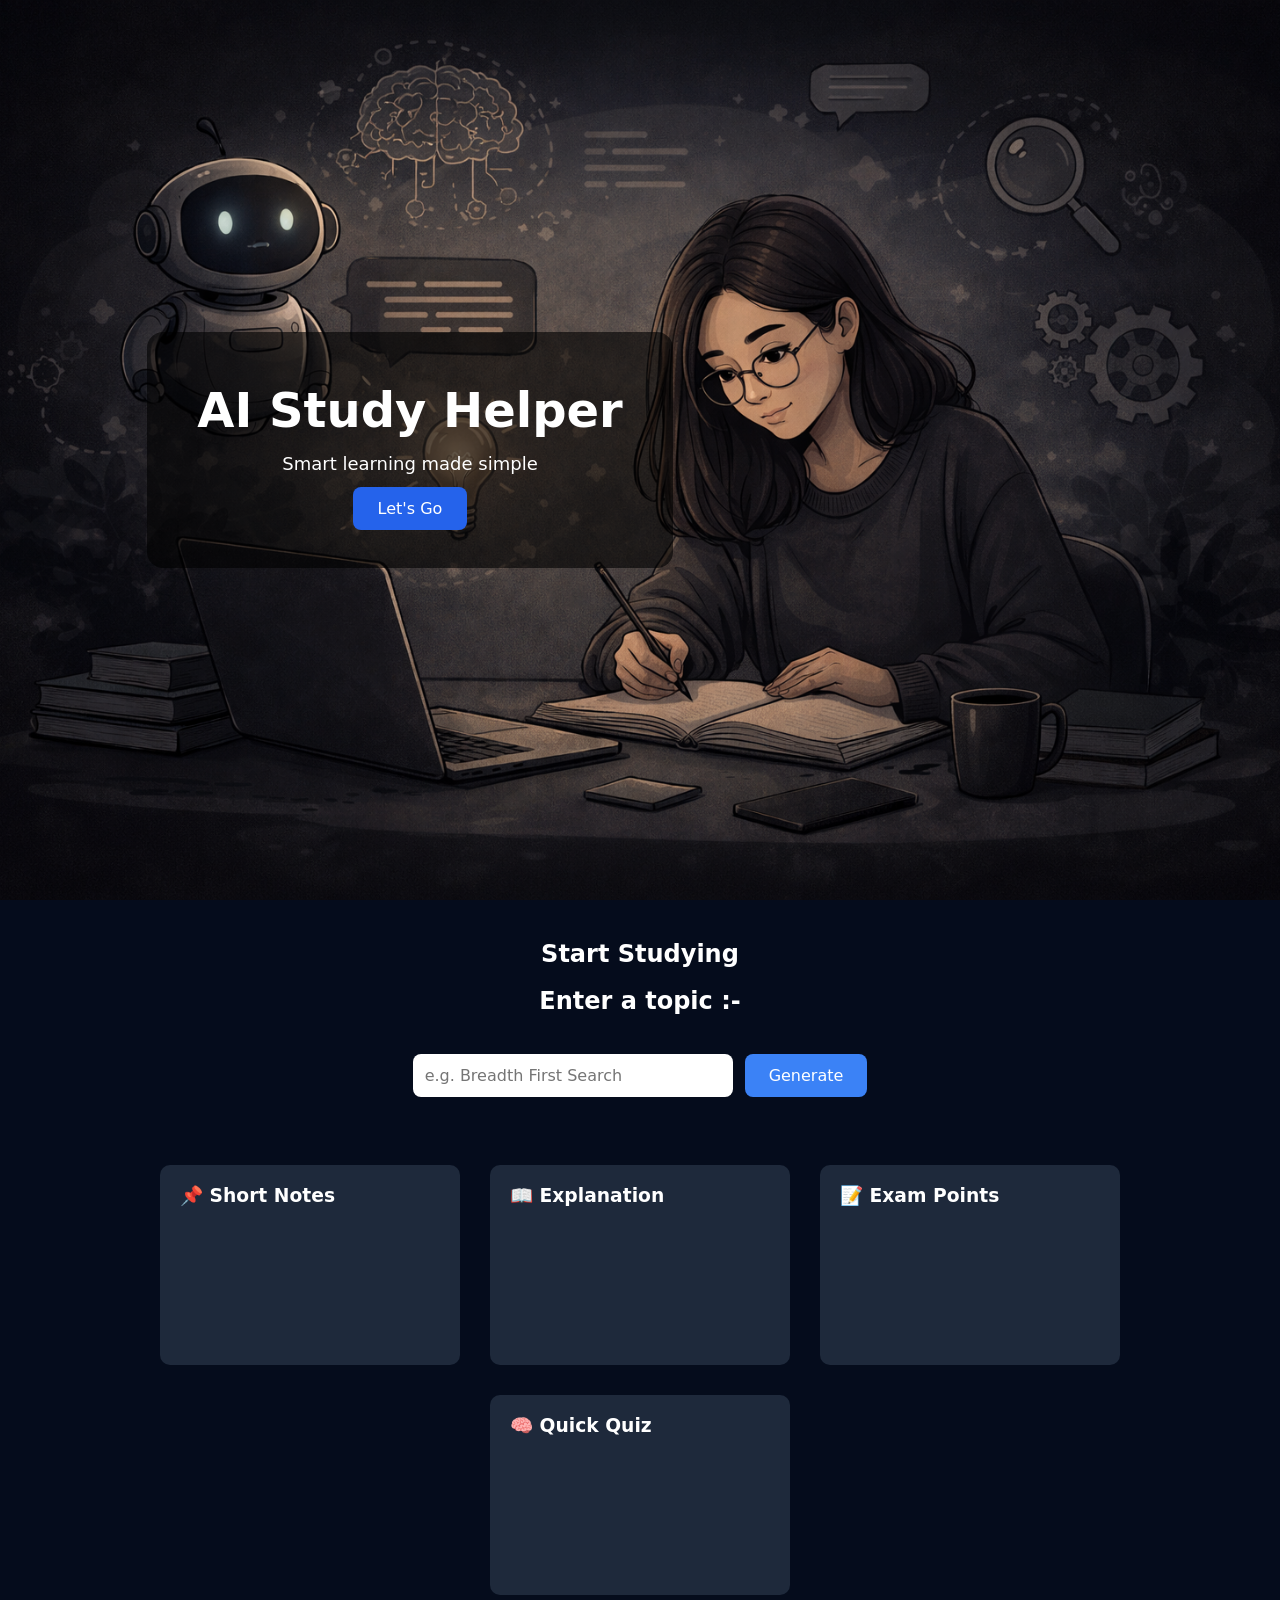
==== frontend/index.html @ e6f3e042 "Initial commit" ====
<!DOCTYPE html>
<html lang="en">
<head>
  <meta charset="UTF-8">
  <title>AI Study Helper</title>
  <link rel="stylesheet" href="style.css">
</head>
<script src="script.js"></script>
<body>

<!-- 🔹 SECTION 1: LANDING -->
<section class="landing">
  <div class="overlay">
    <h1>AI Study Helper</h1>
    <p>Smart learning made simple</p>
    <a href="#study" class="start-btn">Let's Go</a>
  </div>
</section>

<!-- 🔹 SECTION 2: STUDY -->
<section class="study" id="study">
  <h1>Start Studying</h1>
  <br>
  <h2>Enter a topic :- </h2>
  <br>
  <div class="input-group">
    <input type="text" id="topicInput" placeholder="e.g. Breadth First Search">
    <button class="generate-btn" onclick="generateContent()">Generate</button>
  </div>
  <br><br>
 

  <div class="container">
    <div class="box" id="notes">
      <h3>📌 Short Notes</h3>
    </div>

    <div class="box" id="explanation">
      <h3>📖 Explanation</h3>
    </div>

    <div class="box" id="exam">
      <h3>📝 Exam Points</h3>
    </div>
    <div class="box" id="quiz">
      <h3>🧠 Quick Quiz</h3>
    </div>
  </div>
</section>

</body>
</html>
---- frontend/style.css ----
* {
  margin: 0;
  padding: 0;
  box-sizing: border-box;
  font-family:system-ui, -apple-system, BlinkMacSystemFont, 'Segoe UI', Roboto, Oxygen, Ubuntu, Cantarell, 'Open Sans', 'Helvetica Neue', sans-serif;
}

html {
  scroll-behavior: smooth;
}

/* ---------- LANDING SECTION ---------- */
.landing {
  height: 100vh;
  background: url("web2.png") center/cover no-repeat;
  display: flex;
  justify-content: center;
  align-items: center;
}

.overlay {
  background: rgba(0, 0, 0, 0.6);
  padding: 50px;
  border-radius: 16px;
  text-align: center;
  color: white;
  margin-left: -460px;
}

.overlay h1 {
  font-size: 48px;
}

.overlay p {
  margin: 15px 0 25px;
  font-size: 18px;
}

.start-btn {
  padding: 12px 25px;
  background: #2563eb;
  color: white;
  text-decoration: none;
  border-radius: 8px;
}

/* ---------- STUDY SECTION ---------- */
.study {
  min-height: 100vh;
  background: #050c1c;
  color: white;
  text-align: center;
  padding: 40px 20px;
}

input {
  padding: 10px;
  width: 300px;
  border-radius: 6px;
  border: none;
}

button {
  padding: 10px 20px;
  background: #305dbe;
  border: none;
  color: white;
  border-radius: 6px;
  cursor: pointer;
}

.container {
  margin-top: 30px;
  display: flex;
  justify-content: center;
  gap: 30px;
  flex-wrap: wrap;
}

.box {
  background: #1e293b;
  padding: 20px;
  width: 300px;
  height: 200px;
  border-radius: 10px;
  text-align: left;
}
.loading {
  color: #6aa9ff;
  font-style: italic;
}


.input-group {
  display: flex;
  gap: 12px;
  justify-content: center;
  align-items: center;
  margin-top: 20px;
}

.input-group input {
  width: 320px;
  padding: 12px;
  border-radius: 8px;
  border: none;
  font-size: 16px;
}

.generate-btn {
  padding: 12px 24px;
  border-radius: 8px;
  border: none;
  background-color: #3b82f6;
  color: white;
  font-size: 16px;
  cursor: pointer;
}

.generate-btn:hover {
  background-color: #2563eb;
}
.box {
  transition: transform 0.3s ease, box-shadow 0.3s ease;
}

.box:hover {
  transform: translateY(-5px);
  box-shadow: 0 10px 25px rgba(0,0,0,0.3);
}
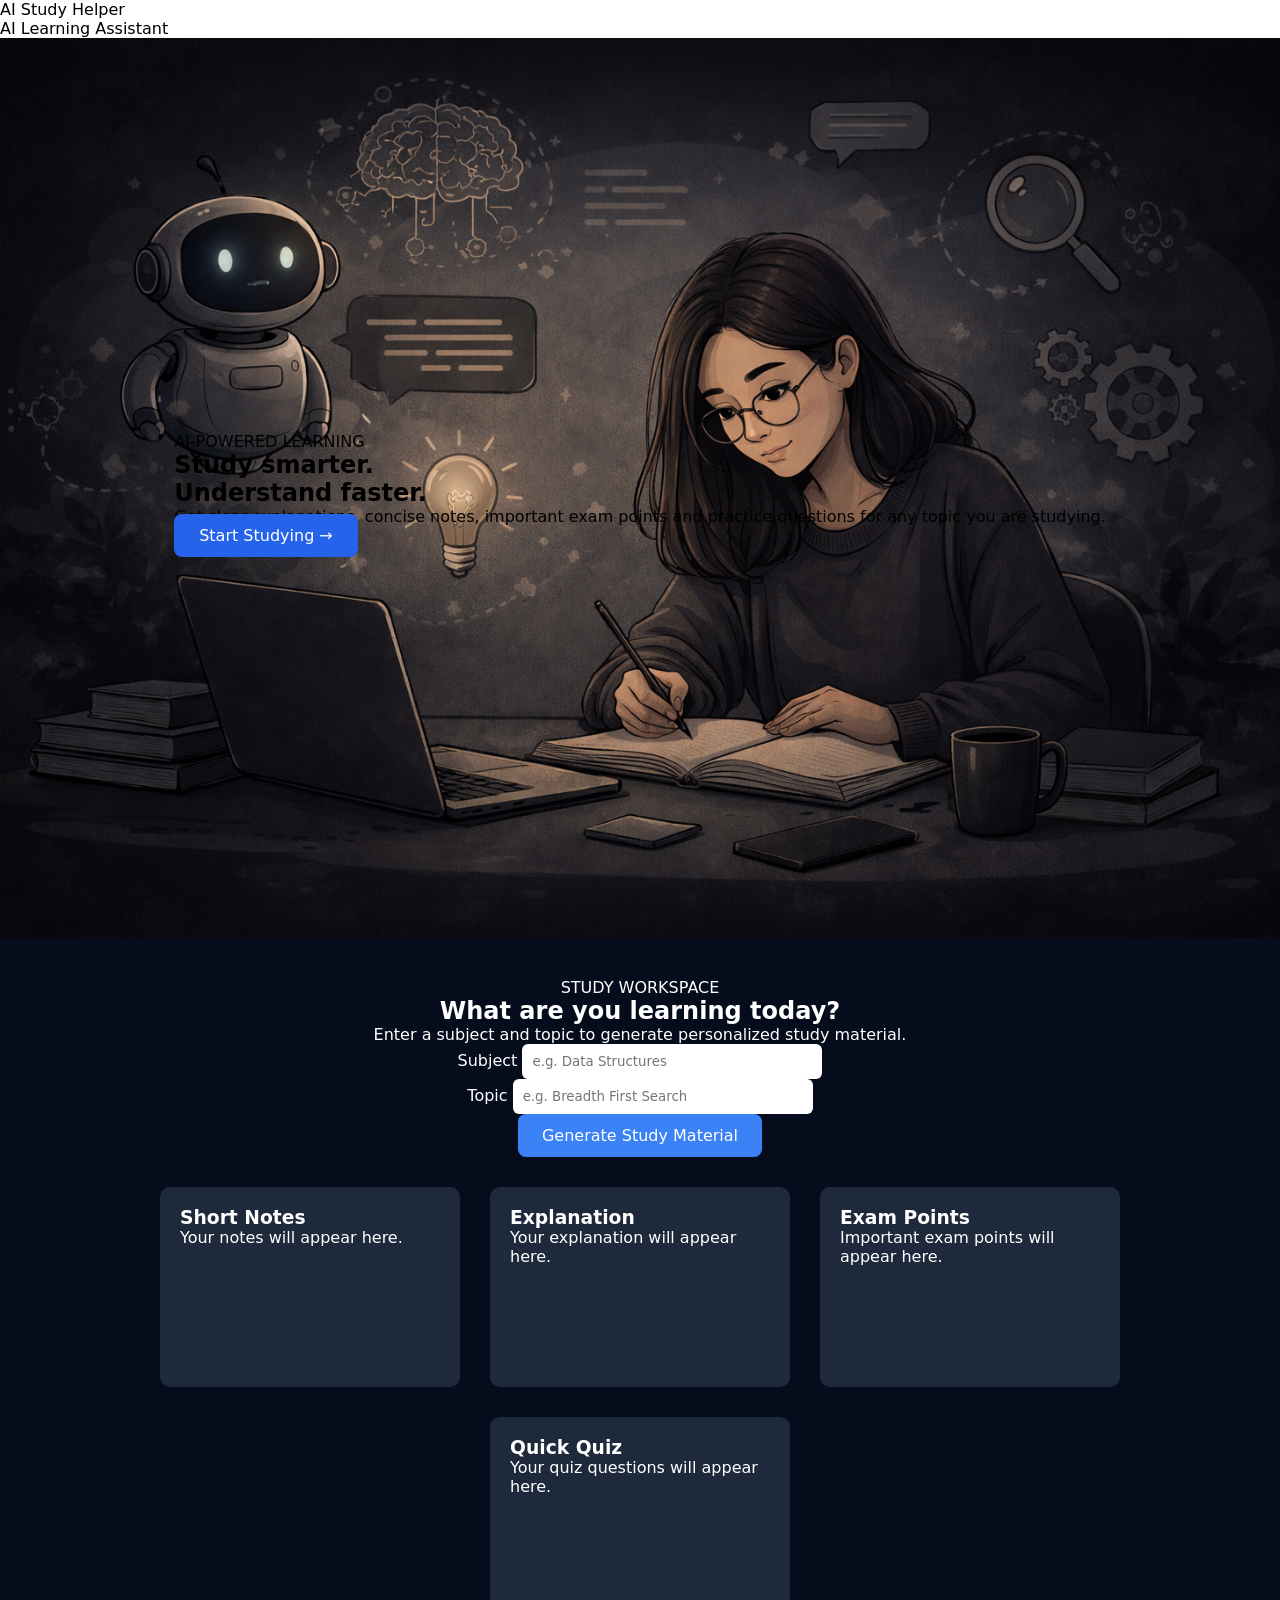
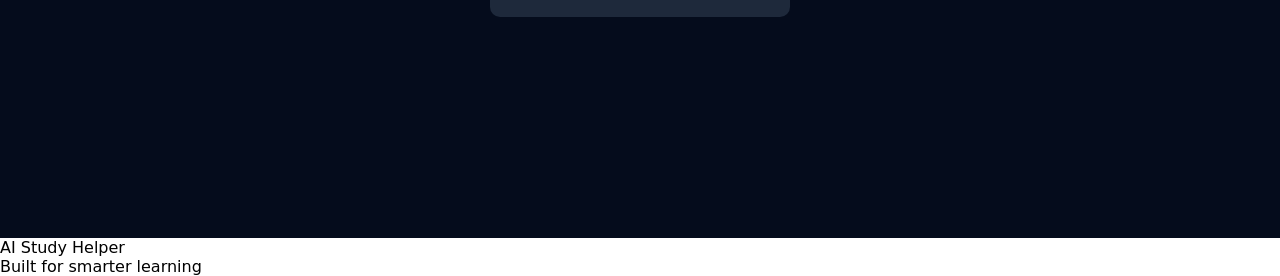
==== commit 8905ffb2: "Refactor HTML structure" ====
--- a/frontend/index.html
+++ b/frontend/index.html
@@ -1,52 +1,312 @@
 <!DOCTYPE html>
 <html lang="en">
+
 <head>
-  <meta charset="UTF-8">
-  <title>AI Study Helper</title>
-  <link rel="stylesheet" href="style.css">
+
+    <meta charset="UTF-8">
+
+    <meta
+        name="viewport"
+        content="width=device-width, initial-scale=1.0"
+    >
+
+    <title>AI Study Helper</title>
+
+    <link
+        rel="stylesheet"
+        href="style.css"
+    >
+
 </head>
-<script src="script.js"></script>
+
+
 <body>
 
-<!-- 🔹 SECTION 1: LANDING -->
-<section class="landing">
-  <div class="overlay">
-    <h1>AI Study Helper</h1>
-    <p>Smart learning made simple</p>
-    <a href="#study" class="start-btn">Let's Go</a>
-  </div>
-</section>
-
-<!-- 🔹 SECTION 2: STUDY -->
-<section class="study" id="study">
-  <h1>Start Studying</h1>
-  <br>
-  <h2>Enter a topic :- </h2>
-  <br>
-  <div class="input-group">
-    <input type="text" id="topicInput" placeholder="e.g. Breadth First Search">
-    <button class="generate-btn" onclick="generateContent()">Generate</button>
-  </div>
-  <br><br>
- 
-
-  <div class="container">
-    <div class="box" id="notes">
-      <h3>📌 Short Notes</h3>
-    </div>
-
-    <div class="box" id="explanation">
-      <h3>📖 Explanation</h3>
-    </div>
-
-    <div class="box" id="exam">
-      <h3>📝 Exam Points</h3>
-    </div>
-    <div class="box" id="quiz">
-      <h3>🧠 Quick Quiz</h3>
-    </div>
-  </div>
-</section>
+
+    <!-- =====================================================
+         HEADER
+    ====================================================== -->
+
+    <header class="topbar">
+
+        <div class="logo">
+            AI Study Helper
+        </div>
+
+        <div class="status">
+            AI Learning Assistant
+        </div>
+
+    </header>
+
+
+
+    <!-- =====================================================
+         SECTION 1: INTRO
+    ====================================================== -->
+
+    <section class="landing">
+
+        <div class="landing-content">
+
+            <p class="eyebrow">
+                AI-POWERED LEARNING
+            </p>
+
+            <h1>
+                Study smarter.
+                <br>
+                Understand faster.
+            </h1>
+
+            <p class="landing-description">
+
+                Get clear explanations, concise notes,
+                important exam points and practice questions
+                for any topic you are studying.
+
+            </p>
+
+            <a
+                href="#study"
+                class="start-btn"
+            >
+                Start Studying →
+            </a>
+
+        </div>
+
+    </section>
+
+
+
+    <!-- =====================================================
+         SECTION 2: STUDY
+    ====================================================== -->
+
+    <section
+        class="study"
+        id="study"
+    >
+
+        <div class="study-header">
+
+            <p class="section-label">
+                STUDY WORKSPACE
+            </p>
+
+            <h2>
+                What are you learning today?
+            </h2>
+
+            <p>
+                Enter a subject and topic to generate
+                personalized study material.
+            </p>
+
+        </div>
+
+
+
+        <!-- =================================================
+             INPUT AREA
+        ================================================== -->
+
+        <div class="input-card">
+
+
+            <!-- SUBJECT -->
+
+            <div class="field">
+
+                <label for="subjectInput">
+                    Subject
+                </label>
+
+                <input
+                    type="text"
+                    id="subjectInput"
+                    placeholder="e.g. Data Structures"
+                >
+
+            </div>
+
+
+
+            <!-- TOPIC -->
+
+            <div class="field">
+
+                <label for="topicInput">
+                    Topic
+                </label>
+
+                <input
+                    type="text"
+                    id="topicInput"
+                    placeholder="e.g. Breadth First Search"
+                >
+
+            </div>
+
+
+            <button
+                class="generate-btn"
+                id="generateBtn"
+                onclick="generateContent()"
+            >
+                Generate Study Material
+            </button>
+
+        </div>
+
+
+
+        <!-- =================================================
+             LOADING MESSAGE
+        ================================================== -->
+
+        <div
+            id="loading"
+            class="loading"
+            style="display: none;"
+        >
+
+            Generating your study material...
+
+        </div>
+
+
+
+        <!-- =================================================
+             ERROR MESSAGE
+        ================================================== -->
+
+        <div
+            id="error"
+            class="error"
+            style="display: none;"
+        >
+
+        </div>
+
+
+
+        <!-- =================================================
+             GENERATED CONTENT
+        ================================================== -->
+
+        <div class="container">
+
+
+            <!-- SHORT NOTES -->
+
+            <div
+                class="box"
+                id="notes"
+            >
+
+                <h3>
+                    Short Notes
+                </h3>
+
+                <div class="content">
+                    Your notes will appear here.
+                </div>
+
+            </div>
+
+
+
+            <!-- EXPLANATION -->
+
+            <div
+                class="box"
+                id="explanation"
+            >
+
+                <h3>
+                    Explanation
+                </h3>
+
+                <div class="content">
+                    Your explanation will appear here.
+                </div>
+
+            </div>
+
+
+
+            <!-- EXAM POINTS -->
+
+            <div
+                class="box"
+                id="exam"
+            >
+
+                <h3>
+                    Exam Points
+                </h3>
+
+                <div class="content">
+                    Important exam points will appear here.
+                </div>
+
+            </div>
+
+
+
+            <!-- QUIZ -->
+
+            <div
+                class="box"
+                id="quiz"
+            >
+
+                <h3>
+                    Quick Quiz
+                </h3>
+
+                <div class="content">
+                    Your quiz questions will appear here.
+                </div>
+
+            </div>
+
+
+        </div>
+
+    </section>
+
+
+
+    <!-- =====================================================
+         FOOTER
+    ====================================================== -->
+
+    <footer>
+
+        <p>
+            AI Study Helper
+        </p>
+
+        <p>
+            Built for smarter learning
+        </p>
+
+    </footer>
+
+
+
+    <!-- =====================================================
+         JAVASCRIPT
+         
+         IMPORTANT:
+         Keep this at the bottom so the HTML loads first.
+    ====================================================== -->
+
+    <script src="script.js"></script>
 
 </body>
+
 </html>
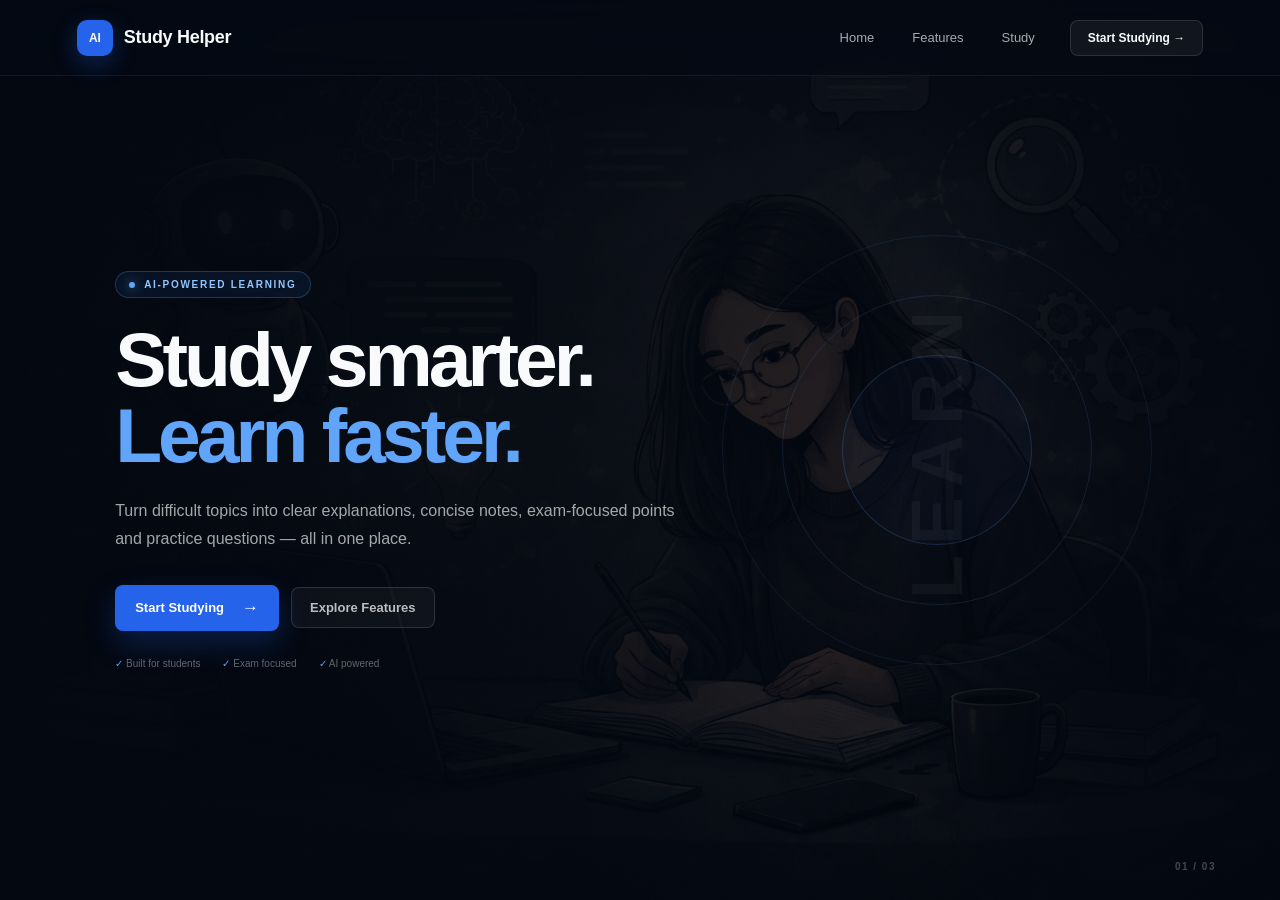
==== commit d5c04d51: "Deploy AI Study Helper backend and connect frontend" ====
--- a/frontend/index.html
+++ b/frontend/index.html
@@ -2,311 +2,542 @@
 <html lang="en">
 
 <head>
-
     <meta charset="UTF-8">
-
-    <meta
-        name="viewport"
-        content="width=device-width, initial-scale=1.0"
-    >
+    <meta name="viewport" content="width=device-width, initial-scale=1.0">
 
     <title>AI Study Helper</title>
 
-    <link
-        rel="stylesheet"
-        href="style.css"
-    >
-
+    <link rel="stylesheet" href="style.css">
 </head>
 
-
 <body>
 
-
-    <!-- =====================================================
-         HEADER
-    ====================================================== -->
-
-    <header class="topbar">
-
-        <div class="logo">
-            AI Study Helper
-        </div>
-
-        <div class="status">
-            AI Learning Assistant
-        </div>
+    <!-- ==========================================
+         NAVIGATION
+    =========================================== -->
+
+    <header class="navbar">
+
+        <a href="#home" class="brand">
+            <span class="brand-mark">AI</span>
+            <span>Study Helper</span>
+        </a>
+
+        <nav class="nav-links">
+
+            <a href="#home">Home</a>
+
+            <a href="#features">Features</a>
+
+            <a href="#study">Study</a>
+
+        </nav>
+
+        <a href="#study" class="nav-button">
+            Start Studying →
+        </a>
 
     </header>
 
 
-
-    <!-- =====================================================
-         SECTION 1: INTRO
-    ====================================================== -->
-
-    <section class="landing">
-
-        <div class="landing-content">
-
-            <p class="eyebrow">
-                AI-POWERED LEARNING
-            </p>
-
-            <h1>
-                Study smarter.
-                <br>
-                Understand faster.
-            </h1>
-
-            <p class="landing-description">
-
-                Get clear explanations, concise notes,
-                important exam points and practice questions
-                for any topic you are studying.
-
-            </p>
-
-            <a
-                href="#study"
-                class="start-btn"
-            >
-                Start Studying →
-            </a>
-
-        </div>
-
-    </section>
-
-
-
-    <!-- =====================================================
-         SECTION 2: STUDY
-    ====================================================== -->
-
-    <section
-        class="study"
-        id="study"
-    >
-
-        <div class="study-header">
-
-            <p class="section-label">
-                STUDY WORKSPACE
-            </p>
-
-            <h2>
-                What are you learning today?
-            </h2>
-
-            <p>
-                Enter a subject and topic to generate
-                personalized study material.
-            </p>
-
-        </div>
-
-
-
-        <!-- =================================================
-             INPUT AREA
-        ================================================== -->
-
-        <div class="input-card">
-
-
-            <!-- SUBJECT -->
-
-            <div class="field">
-
-                <label for="subjectInput">
-                    Subject
-                </label>
-
-                <input
-                    type="text"
-                    id="subjectInput"
-                    placeholder="e.g. Data Structures"
+    <!-- ==========================================
+         HORIZONTAL WEBSITE
+    =========================================== -->
+
+    <main class="horizontal-container">
+
+
+        <!-- ======================================
+             01 — HOME
+        ======================================= -->
+
+        <section class="screen hero" id="home">
+
+            <div class="hero-background"></div>
+
+            <div class="hero-content">
+
+                <div class="hero-badge">
+                    <span class="badge-dot"></span>
+                    AI-POWERED LEARNING
+                </div>
+
+                <h1>
+                    Study smarter.
+                    <span>Learn faster.</span>
+                </h1>
+
+                <p>
+                    Turn difficult topics into clear explanations,
+                    concise notes, exam-focused points and practice
+                    questions — all in one place.
+                </p>
+
+                <div class="hero-buttons">
+
+                    <a href="#study" class="primary-button">
+                        Start Studying
+                        <span>→</span>
+                    </a>
+
+                    <a href="#features" class="secondary-button">
+                        Explore Features
+                    </a>
+
+                </div>
+
+                <div class="hero-info">
+
+                    <span>✓ Built for students</span>
+
+                    <span>✓ Exam focused</span>
+
+                    <span>✓ AI powered</span>
+
+                </div>
+
+            </div>
+
+
+            <!-- Decorative element -->
+
+            <div class="hero-decoration">
+
+                <div class="circle circle-one"></div>
+
+                <div class="circle circle-two"></div>
+
+                <div class="circle circle-three"></div>
+
+                <div class="decoration-text">
+                    LEARN
+                </div>
+
+            </div>
+
+
+            <div class="screen-number">
+                01 / 03
+            </div>
+
+        </section>
+
+
+        <!-- ======================================
+             02 — FEATURES
+        ======================================= -->
+
+        <section class="screen features" id="features">
+
+            <div class="section-container">
+
+                <div class="section-heading">
+
+                    <span class="section-label">
+                        WHAT YOU GET
+                    </span>
+
+                    <h2>
+                        Everything you need
+                        <span>to study better.</span>
+                    </h2>
+
+                    <p>
+                        One intelligent workspace designed to help
+                        you understand concepts, prepare for exams
+                        and test your knowledge.
+                    </p>
+
+                </div>
+
+
+                <div class="feature-grid">
+
+
+                    <!-- FEATURE 1 -->
+
+                    <article class="feature-card">
+
+                        <span class="feature-number">
+                            01
+                        </span>
+
+                        <div class="feature-icon">
+                            N
+                        </div>
+
+                        <h3>
+                            Short Notes
+                        </h3>
+
+                        <p>
+                            Get concise, revision-friendly notes
+                            containing the most important concepts.
+                        </p>
+
+                    </article>
+
+
+                    <!-- FEATURE 2 -->
+
+                    <article class="feature-card">
+
+                        <span class="feature-number">
+                            02
+                        </span>
+
+                        <div class="feature-icon">
+                            E
+                        </div>
+
+                        <h3>
+                            Clear Explanations
+                        </h3>
+
+                        <p>
+                            Understand difficult topics through
+                            simple and structured explanations.
+                        </p>
+
+                    </article>
+
+
+                    <!-- FEATURE 3 -->
+
+                    <article class="feature-card">
+
+                        <span class="feature-number">
+                            03
+                        </span>
+
+                        <div class="feature-icon">
+                            P
+                        </div>
+
+                        <h3>
+                            Exam Points
+                        </h3>
+
+                        <p>
+                            Quickly identify important concepts
+                            and points that matter for examinations.
+                        </p>
+
+                    </article>
+
+
+                    <!-- FEATURE 4 -->
+
+                    <article class="feature-card">
+
+                        <span class="feature-number">
+                            04
+                        </span>
+
+                        <div class="feature-icon">
+                            Q
+                        </div>
+
+                        <h3>
+                            Quick Quiz
+                        </h3>
+
+                        <p>
+                            Practice with AI-generated questions
+                            and check your understanding instantly.
+                        </p>
+
+                    </article>
+
+                </div>
+
+
+                <div class="next-section">
+
+                    <span>
+                        Continue →
+                    </span>
+
+                    <a href="#study">
+                        Start your study session
+                    </a>
+
+                </div>
+
+            </div>
+
+
+            <div class="screen-number">
+                02 / 03
+            </div>
+
+        </section>
+
+
+        <!-- ======================================
+             03 — STUDY
+        ======================================= -->
+
+        <section class="screen study-section" id="study">
+
+            <div class="section-container study-container">
+
+                <div class="study-heading">
+
+                    <span class="section-label">
+                        STUDY WORKSPACE
+                    </span>
+
+                    <h2>
+                        What are you
+                        <span>learning today?</span>
+                    </h2>
+
+                    <p>
+                        Enter your subject and topic to generate
+                        AI-powered study material.
+                    </p>
+
+                </div>
+
+
+                <!-- INPUT AREA -->
+
+                <div class="input-card">
+
+                    <div class="input-field">
+
+                        <label for="subjectInput">
+                            Subject
+                        </label>
+
+                        <input
+                            type="text"
+                            id="subjectInput"
+                            placeholder="e.g. Data Structures"
+                            autocomplete="off"
+                        >
+
+                    </div>
+
+
+                    <div class="input-field">
+
+                        <label for="topicInput">
+                            Topic
+                        </label>
+
+                        <input
+                            type="text"
+                            id="topicInput"
+                            placeholder="e.g. Binary Trees"
+                            autocomplete="off"
+                        >
+
+                    </div>
+
+
+                    <button
+                        class="generate-btn"
+                        id="generateBtn"
+                        onclick="generateContent()"
+                    >
+
+                        <span>
+                            Generate Study Material
+                        </span>
+
+                        <span>
+                            →
+                        </span>
+
+                    </button>
+
+                </div>
+
+
+                <!-- LOADING -->
+
+                <div
+                    id="loading"
+                    class="loading-message"
+                    style="display: none;"
                 >
-
-            </div>
-
-
-
-            <!-- TOPIC -->
-
-            <div class="field">
-
-                <label for="topicInput">
-                    Topic
-                </label>
-
-                <input
-                    type="text"
-                    id="topicInput"
-                    placeholder="e.g. Breadth First Search"
-                >
-
-            </div>
-
-
-            <button
-                class="generate-btn"
-                id="generateBtn"
-                onclick="generateContent()"
-            >
-                Generate Study Material
-            </button>
-
-        </div>
-
-
-
-        <!-- =================================================
-             LOADING MESSAGE
-        ================================================== -->
-
-        <div
-            id="loading"
-            class="loading"
-            style="display: none;"
-        >
-
-            Generating your study material...
-
-        </div>
-
-
-
-        <!-- =================================================
-             ERROR MESSAGE
-        ================================================== -->
-
-        <div
-            id="error"
-            class="error"
-            style="display: none;"
-        >
-
-        </div>
-
-
-
-        <!-- =================================================
-             GENERATED CONTENT
-        ================================================== -->
-
-        <div class="container">
-
-
-            <!-- SHORT NOTES -->
-
-            <div
-                class="box"
-                id="notes"
-            >
-
-                <h3>
-                    Short Notes
-                </h3>
-
-                <div class="content">
-                    Your notes will appear here.
-                </div>
-
-            </div>
-
-
-
-            <!-- EXPLANATION -->
-
-            <div
-                class="box"
-                id="explanation"
-            >
-
-                <h3>
-                    Explanation
-                </h3>
-
-                <div class="content">
-                    Your explanation will appear here.
-                </div>
-
-            </div>
-
-
-
-            <!-- EXAM POINTS -->
-
-            <div
-                class="box"
-                id="exam"
-            >
-
-                <h3>
-                    Exam Points
-                </h3>
-
-                <div class="content">
-                    Important exam points will appear here.
-                </div>
-
-            </div>
-
-
-
-            <!-- QUIZ -->
-
-            <div
-                class="box"
-                id="quiz"
-            >
-
-                <h3>
-                    Quick Quiz
-                </h3>
-
-                <div class="content">
-                    Your quiz questions will appear here.
-                </div>
-
-            </div>
-
-
-        </div>
-
-    </section>
-
-
-
-    <!-- =====================================================
-         FOOTER
-    ====================================================== -->
-
-    <footer>
-
-        <p>
-            AI Study Helper
-        </p>
-
-        <p>
-            Built for smarter learning
-        </p>
-
-    </footer>
-
-
-
-    <!-- =====================================================
+                    <span class="loading-spinner"></span>
+
+                    Generating your study material...
+                </div>
+
+
+                <!-- ERROR -->
+
+                <div
+                    id="error"
+                    class="error-message"
+                    style="display: none;"
+                ></div>
+
+
+                <!-- GENERATED CONTENT -->
+
+                <div class="results-grid">
+
+
+                    <!-- NOTES -->
+
+                    <article
+                        class="result-card"
+                        id="notes"
+                    >
+
+                        <div class="result-header">
+
+                            <div class="result-icon">
+                                N
+                            </div>
+
+                            <div>
+
+                                <span>
+                                    01
+                                </span>
+
+                                <h3>
+                                    Short Notes
+                                </h3>
+
+                            </div>
+
+                        </div>
+
+                        <div class="content">
+                            Your notes will appear here.
+                        </div>
+
+                    </article>
+
+
+                    <!-- EXPLANATION -->
+
+                    <article
+                        class="result-card"
+                        id="explanation"
+                    >
+
+                        <div class="result-header">
+
+                            <div class="result-icon">
+                                E
+                            </div>
+
+                            <div>
+
+                                <span>
+                                    02
+                                </span>
+
+                                <h3>
+                                    Explanation
+                                </h3>
+
+                            </div>
+
+                        </div>
+
+                        <div class="content">
+                            Your explanation will appear here.
+                        </div>
+
+                    </article>
+
+
+                    <!-- EXAM -->
+
+                    <article
+                        class="result-card"
+                        id="exam"
+                    >
+
+                        <div class="result-header">
+
+                            <div class="result-icon">
+                                P
+                            </div>
+
+                            <div>
+
+                                <span>
+                                    03
+                                </span>
+
+                                <h3>
+                                    Exam Points
+                                </h3>
+
+                            </div>
+
+                        </div>
+
+                        <div class="content">
+                            Important exam points will appear here.
+                        </div>
+
+                    </article>
+
+
+                    <!-- QUIZ -->
+
+                    <article
+                        class="result-card"
+                        id="quiz"
+                    >
+
+                        <div class="result-header">
+
+                            <div class="result-icon">
+                                Q
+                            </div>
+
+                            <div>
+
+                                <span>
+                                    04
+                                </span>
+
+                                <h3>
+                                    Quick Quiz
+                                </h3>
+
+                            </div>
+
+                        </div>
+
+                        <div class="content">
+                            Your quiz questions will appear here.
+                        </div>
+
+                    </article>
+
+                </div>
+
+            </div>
+
+
+            <div class="screen-number">
+                03 / 03
+            </div>
+
+        </section>
+
+    </main>
+
+
+    <!-- ==========================================
          JAVASCRIPT
-         
-         IMPORTANT:
-         Keep this at the bottom so the HTML loads first.
-    ====================================================== -->
+    =========================================== -->
 
     <script src="script.js"></script>
 
 </body>
 
-</html>
+</html>
--- a/frontend/style.css
+++ b/frontend/style.css
@@ -1,130 +1,1538 @@
+/* =========================================================
+   AI STUDY HELPER
+   HORIZONTAL WEBSITE
+========================================================= */
+
+
+/* =========================================================
+   RESET
+========================================================= */
+
 * {
-  margin: 0;
-  padding: 0;
-  box-sizing: border-box;
-  font-family:system-ui, -apple-system, BlinkMacSystemFont, 'Segoe UI', Roboto, Oxygen, Ubuntu, Cantarell, 'Open Sans', 'Helvetica Neue', sans-serif;
+    margin: 0;
+    padding: 0;
+    box-sizing: border-box;
 }
 
 html {
-  scroll-behavior: smooth;
-}
-
-/* ---------- LANDING SECTION ---------- */
-.landing {
-  height: 100vh;
-  background: url("web2.png") center/cover no-repeat;
-  display: flex;
-  justify-content: center;
-  align-items: center;
-}
-
-.overlay {
-  background: rgba(0, 0, 0, 0.6);
-  padding: 50px;
-  border-radius: 16px;
-  text-align: center;
-  color: white;
-  margin-left: -460px;
-}
-
-.overlay h1 {
-  font-size: 48px;
-}
-
-.overlay p {
-  margin: 15px 0 25px;
-  font-size: 18px;
-}
-
-.start-btn {
-  padding: 12px 25px;
-  background: #2563eb;
-  color: white;
-  text-decoration: none;
-  border-radius: 8px;
-}
-
-/* ---------- STUDY SECTION ---------- */
-.study {
-  min-height: 100vh;
-  background: #050c1c;
-  color: white;
-  text-align: center;
-  padding: 40px 20px;
-}
-
+    scroll-behavior: smooth;
+}
+
+body {
+    font-family:
+        Inter,
+        -apple-system,
+        BlinkMacSystemFont,
+        "Segoe UI",
+        Roboto,
+        Arial,
+        sans-serif;
+
+    background: #050b14;
+    color: #f8fafc;
+
+    overflow-y: hidden;
+    overflow-x: auto;
+}
+
+a {
+    text-decoration: none;
+    color: inherit;
+}
+
+button,
 input {
-  padding: 10px;
-  width: 300px;
-  border-radius: 6px;
-  border: none;
-}
-
-button {
-  padding: 10px 20px;
-  background: #305dbe;
-  border: none;
-  color: white;
-  border-radius: 6px;
-  cursor: pointer;
-}
-
-.container {
-  margin-top: 30px;
-  display: flex;
-  justify-content: center;
-  gap: 30px;
-  flex-wrap: wrap;
-}
-
-.box {
-  background: #1e293b;
-  padding: 20px;
-  width: 300px;
-  height: 200px;
-  border-radius: 10px;
-  text-align: left;
-}
-.loading {
-  color: #6aa9ff;
-  font-style: italic;
-}
-
-
-.input-group {
-  display: flex;
-  gap: 12px;
-  justify-content: center;
-  align-items: center;
-  margin-top: 20px;
-}
-
-.input-group input {
-  width: 320px;
-  padding: 12px;
-  border-radius: 8px;
-  border: none;
-  font-size: 16px;
-}
+    font: inherit;
+}
+
+
+/* =========================================================
+   VARIABLES
+========================================================= */
+
+:root {
+
+    --blue: #3b82f6;
+    --blue-light: #60a5fa;
+
+    --background: #050b14;
+    --background-two: #07111f;
+
+    --card: rgba(255, 255, 255, 0.035);
+
+    --border: rgba(255, 255, 255, 0.09);
+
+    --text: #f8fafc;
+
+    --muted: #94a3b8;
+
+    --max-width: 1180px;
+}
+
+
+/* =========================================================
+   NAVIGATION
+========================================================= */
+
+.navbar {
+
+    position: fixed;
+
+    top: 0;
+    left: 0;
+
+    width: 100%;
+
+    height: 76px;
+
+    padding: 0 6%;
+
+    display: flex;
+
+    align-items: center;
+
+    justify-content: space-between;
+
+    z-index: 100;
+
+    border-bottom:
+        1px solid rgba(255, 255, 255, 0.06);
+
+    background:
+        rgba(5, 11, 20, 0.72);
+
+    backdrop-filter: blur(16px);
+}
+
+
+.brand {
+
+    display: flex;
+
+    align-items: center;
+
+    gap: 11px;
+
+    font-size: 18px;
+
+    font-weight: 700;
+
+    letter-spacing: -0.3px;
+}
+
+
+.brand-mark {
+
+    width: 36px;
+    height: 36px;
+
+    display: flex;
+
+    align-items: center;
+
+    justify-content: center;
+
+    border-radius: 10px;
+
+    background: #2563eb;
+
+    color: white;
+
+    font-size: 12px;
+
+    font-weight: 800;
+
+    box-shadow:
+        0 8px 25px rgba(37, 99, 235, 0.3);
+}
+
+
+.nav-links {
+
+    display: flex;
+
+    gap: 38px;
+
+    margin-left: auto;
+
+    margin-right: 35px;
+}
+
+
+.nav-links a {
+
+    color:
+        rgba(255, 255, 255, 0.65);
+
+    font-size: 13px;
+
+    transition:
+        color 0.2s ease;
+}
+
+
+.nav-links a:hover {
+
+    color: white;
+}
+
+
+.nav-button {
+
+    padding: 10px 17px;
+
+    border:
+        1px solid rgba(255, 255, 255, 0.12);
+
+    border-radius: 8px;
+
+    background:
+        rgba(255, 255, 255, 0.05);
+
+    font-size: 12px;
+
+    font-weight: 650;
+
+    transition:
+        background 0.2s ease,
+        border-color 0.2s ease;
+}
+
+
+.nav-button:hover {
+
+    background:
+        rgba(255, 255, 255, 0.1);
+
+    border-color:
+        rgba(255, 255, 255, 0.22);
+}
+
+
+/* =========================================================
+   HORIZONTAL CONTAINER
+========================================================= */
+
+.horizontal-container {
+
+    display: flex;
+
+    width: max-content;
+
+    height: 100vh;
+}
+
+
+/* =========================================================
+   EVERY SCREEN
+========================================================= */
+
+.screen {
+
+    position: relative;
+
+    width: 100vw;
+
+    height: 100vh;
+
+    min-height: 650px;
+
+    flex: 0 0 100vw;
+
+    overflow: hidden;
+}
+
+
+.screen-number {
+
+    position: absolute;
+
+    right: 5%;
+
+    bottom: 28px;
+
+    color:
+        rgba(255, 255, 255, 0.25);
+
+    font-size: 10px;
+
+    font-weight: 700;
+
+    letter-spacing: 1.5px;
+}
+
+
+/* =========================================================
+   HERO
+========================================================= */
+
+.hero {
+
+    display: flex;
+
+    align-items: center;
+
+    background:
+        #050b14;
+}
+
+
+.hero-background {
+
+    position: absolute;
+
+    inset: 0;
+
+    background:
+        linear-gradient(
+            90deg,
+            rgba(3, 8, 17, 0.98) 0%,
+            rgba(3, 8, 17, 0.92) 42%,
+            rgba(3, 8, 17, 0.72) 72%,
+            rgba(3, 8, 17, 0.92) 100%
+        ),
+        url("web2.png") center / cover no-repeat;
+
+    opacity: 0.8;
+}
+
+
+/* =========================================================
+   HERO CONTENT
+========================================================= */
+
+.hero-content {
+
+    position: relative;
+
+    z-index: 5;
+
+    width: min(650px, 52vw);
+
+    margin-left: 9%;
+
+    padding-top: 40px;
+}
+
+
+.hero-badge {
+
+    display: inline-flex;
+
+    align-items: center;
+
+    gap: 9px;
+
+    padding: 7px 13px;
+
+    margin-bottom: 24px;
+
+    border:
+        1px solid rgba(96, 165, 250, 0.25);
+
+    border-radius: 100px;
+
+    background:
+        rgba(59, 130, 246, 0.08);
+
+    color: #93c5fd;
+
+    font-size: 10px;
+
+    font-weight: 750;
+
+    letter-spacing: 1.7px;
+}
+
+
+.badge-dot {
+
+    width: 6px;
+    height: 6px;
+
+    border-radius: 50%;
+
+    background: #60a5fa;
+
+    box-shadow:
+        0 0 12px rgba(96, 165, 250, 0.9);
+}
+
+
+.hero h1 {
+
+    max-width: 700px;
+
+    margin-bottom: 24px;
+
+    font-size:
+        clamp(54px, 6vw, 82px);
+
+    line-height: 0.98;
+
+    letter-spacing: -4px;
+
+    font-weight: 800;
+}
+
+
+.hero h1 span {
+
+    display: block;
+
+    color: #60a5fa;
+}
+
+
+.hero-content > p {
+
+    max-width: 570px;
+
+    margin-bottom: 32px;
+
+    color:
+        rgba(255, 255, 255, 0.64);
+
+    font-size: 16px;
+
+    line-height: 1.75;
+}
+
+
+/* =========================================================
+   HERO BUTTONS
+========================================================= */
+
+.hero-buttons {
+
+    display: flex;
+
+    align-items: center;
+
+    gap: 12px;
+
+    margin-bottom: 27px;
+}
+
+
+.primary-button {
+
+    display: inline-flex;
+
+    align-items: center;
+
+    justify-content: center;
+
+    gap: 18px;
+
+    padding: 13px 20px;
+
+    border-radius: 8px;
+
+    background: #2563eb;
+
+    color: white;
+
+    font-size: 13px;
+
+    font-weight: 650;
+
+    box-shadow:
+        0 12px 30px rgba(37, 99, 235, 0.25);
+
+    transition:
+        transform 0.2s ease,
+        background 0.2s ease;
+}
+
+
+.primary-button:hover {
+
+    transform: translateY(-2px);
+
+    background: #1d4ed8;
+}
+
+
+.primary-button span {
+
+    font-size: 17px;
+}
+
+
+.secondary-button {
+
+    padding: 12px 18px;
+
+    border:
+        1px solid rgba(255, 255, 255, 0.13);
+
+    border-radius: 8px;
+
+    background:
+        rgba(255, 255, 255, 0.04);
+
+    color:
+        rgba(255, 255, 255, 0.72);
+
+    font-size: 13px;
+
+    font-weight: 600;
+
+    transition:
+        background 0.2s ease,
+        color 0.2s ease;
+}
+
+
+.secondary-button:hover {
+
+    background:
+        rgba(255, 255, 255, 0.08);
+
+    color: white;
+}
+
+
+/* =========================================================
+   HERO INFO
+========================================================= */
+
+.hero-info {
+
+    display: flex;
+
+    gap: 22px;
+
+    color:
+        rgba(255, 255, 255, 0.38);
+
+    font-size: 10px;
+}
+
+
+.hero-info span::first-letter {
+
+    color: #60a5fa;
+}
+
+
+/* =========================================================
+   HERO DECORATION
+========================================================= */
+
+.hero-decoration {
+
+    position: absolute;
+
+    right: 10%;
+
+    top: 50%;
+
+    width: 430px;
+    height: 430px;
+
+    transform:
+        translateY(-50%);
+
+    opacity: 0.8;
+}
+
+
+.circle {
+
+    position: absolute;
+
+    border-radius: 50%;
+
+    border:
+        1px solid rgba(96, 165, 250, 0.12);
+}
+
+
+.circle-one {
+
+    width: 430px;
+    height: 430px;
+
+    top: 0;
+    left: 0;
+}
+
+
+.circle-two {
+
+    width: 310px;
+    height: 310px;
+
+    top: 60px;
+    left: 60px;
+
+    border-color:
+        rgba(96, 165, 250, 0.17);
+}
+
+
+.circle-three {
+
+    width: 190px;
+    height: 190px;
+
+    top: 120px;
+    left: 120px;
+
+    background:
+        rgba(59, 130, 246, 0.035);
+
+    border-color:
+        rgba(96, 165, 250, 0.23);
+}
+
+
+.decoration-text {
+
+    position: absolute;
+
+    top: 50%;
+    left: 50%;
+
+    transform:
+        translate(-50%, -50%)
+        rotate(-90deg);
+
+    color:
+        rgba(255, 255, 255, 0.05);
+
+    font-size: 72px;
+
+    font-weight: 900;
+
+    letter-spacing: 10px;
+}
+
+
+/* =========================================================
+   FEATURES SCREEN
+========================================================= */
+
+.features {
+
+    display: flex;
+
+    align-items: center;
+
+    background:
+        #07111f;
+
+    border-left:
+        1px solid rgba(255, 255, 255, 0.05);
+}
+
+
+.section-container {
+
+    width: min(var(--max-width), 88vw);
+
+    margin: auto;
+}
+
+
+.section-heading {
+
+    width: 620px;
+
+    margin-bottom: 38px;
+}
+
+
+.section-label {
+
+    display: block;
+
+    margin-bottom: 10px;
+
+    color: #60a5fa;
+
+    font-size: 10px;
+
+    font-weight: 800;
+
+    letter-spacing: 2px;
+}
+
+
+.section-heading h2 {
+
+    margin-bottom: 14px;
+
+    font-size:
+        clamp(34px, 4vw, 50px);
+
+    line-height: 1.08;
+
+    letter-spacing: -2px;
+}
+
+
+.section-heading h2 span {
+
+    color: #60a5fa;
+}
+
+
+.section-heading p {
+
+    max-width: 580px;
+
+    color: var(--muted);
+
+    font-size: 14px;
+
+    line-height: 1.7;
+}
+
+
+/* =========================================================
+   FEATURE GRID
+========================================================= */
+
+.feature-grid {
+
+    display: grid;
+
+    grid-template-columns:
+        repeat(4, 1fr);
+
+    gap: 14px;
+}
+
+
+.feature-card {
+
+    position: relative;
+
+    height: 245px;
+
+    padding: 22px;
+
+    border:
+        1px solid var(--border);
+
+    border-radius: 12px;
+
+    background:
+        linear-gradient(
+            145deg,
+            rgba(255,255,255,0.045),
+            rgba(255,255,255,0.015)
+        );
+
+    transition:
+        transform 0.25s ease,
+        border-color 0.25s ease;
+}
+
+
+.feature-card:hover {
+
+    transform:
+        translateY(-5px);
+
+    border-color:
+        rgba(96, 165, 250, 0.3);
+}
+
+
+.feature-number {
+
+    position: absolute;
+
+    top: 20px;
+    right: 20px;
+
+    color:
+        rgba(255,255,255,0.2);
+
+    font-size: 10px;
+
+    font-weight: 700;
+}
+
+
+.feature-icon {
+
+    width: 37px;
+    height: 37px;
+
+    margin-bottom: 26px;
+
+    display: flex;
+
+    align-items: center;
+    justify-content: center;
+
+    border-radius: 8px;
+
+    border:
+        1px solid rgba(96, 165, 250, 0.18);
+
+    background:
+        rgba(59, 130, 246, 0.1);
+
+    color: #60a5fa;
+
+    font-size: 11px;
+
+    font-weight: 800;
+}
+
+
+.feature-card h3 {
+
+    margin-bottom: 9px;
+
+    font-size: 17px;
+
+    font-weight: 650;
+}
+
+
+.feature-card p {
+
+    color: var(--muted);
+
+    font-size: 12px;
+
+    line-height: 1.7;
+}
+
+
+/* =========================================================
+   NEXT SECTION
+========================================================= */
+
+.next-section {
+
+    display: flex;
+
+    align-items: center;
+
+    gap: 14px;
+
+    margin-top: 28px;
+
+    color:
+        rgba(255,255,255,0.35);
+
+    font-size: 10px;
+}
+
+
+.next-section a {
+
+    color: #60a5fa;
+
+    font-weight: 650;
+
+    transition:
+        color 0.2s ease;
+}
+
+
+.next-section a:hover {
+
+    color: white;
+}
+
+
+/* =========================================================
+   STUDY SCREEN
+========================================================= */
+
+.study-section {
+
+    display: flex;
+
+    align-items: center;
+
+    background:
+        radial-gradient(
+            circle at 80% 20%,
+            rgba(37, 99, 235, 0.12),
+            transparent 30%
+        ),
+        #050c17;
+
+    border-left:
+        1px solid rgba(255, 255, 255, 0.05);
+}
+
+
+.study-container {
+
+    width: min(1100px, 88vw);
+}
+
+
+.study-heading {
+
+    margin-bottom: 28px;
+}
+
+
+.study-heading h2 {
+
+    margin-bottom: 10px;
+
+    font-size:
+        clamp(36px, 4vw, 54px);
+
+    line-height: 1.05;
+
+    letter-spacing: -2px;
+}
+
+
+.study-heading h2 span {
+
+    color: #60a5fa;
+}
+
+
+.study-heading p {
+
+    color: var(--muted);
+
+    font-size: 14px;
+}
+
+
+/* =========================================================
+   INPUT CARD
+========================================================= */
+
+.input-card {
+
+    display: grid;
+
+    grid-template-columns:
+        1fr
+        1fr
+        auto;
+
+    gap: 13px;
+
+    padding: 16px;
+
+    margin-bottom: 22px;
+
+    border:
+        1px solid var(--border);
+
+    border-radius: 12px;
+
+    background:
+        rgba(255,255,255,0.025);
+}
+
+
+.input-field {
+
+    display: flex;
+
+    flex-direction: column;
+
+    gap: 6px;
+}
+
+
+.input-field label {
+
+    color:
+        rgba(255,255,255,0.45);
+
+    font-size: 9px;
+
+    font-weight: 750;
+
+    letter-spacing: 1.2px;
+
+    text-transform: uppercase;
+}
+
+
+.input-field input {
+
+    height: 44px;
+
+    width: 100%;
+
+    padding: 0 13px;
+
+    border:
+        1px solid rgba(255,255,255,0.1);
+
+    border-radius: 7px;
+
+    outline: none;
+
+    background:
+        rgba(0,0,0,0.18);
+
+    color: white;
+
+    font-size: 12px;
+
+    transition:
+        border-color 0.2s ease,
+        box-shadow 0.2s ease;
+}
+
+
+.input-field input::placeholder {
+
+    color:
+        rgba(255,255,255,0.25);
+}
+
+
+.input-field input:focus {
+
+    border-color:
+        rgba(96,165,250,0.55);
+
+    box-shadow:
+        0 0 0 3px rgba(59,130,246,0.08);
+}
+
+
+/* =========================================================
+   GENERATE BUTTON
+========================================================= */
 
 .generate-btn {
-  padding: 12px 24px;
-  border-radius: 8px;
-  border: none;
-  background-color: #3b82f6;
-  color: white;
-  font-size: 16px;
-  cursor: pointer;
-}
+
+    height: 44px;
+
+    align-self: end;
+
+    padding: 0 17px;
+
+    display: flex;
+
+    align-items: center;
+
+    justify-content: center;
+
+    gap: 14px;
+
+    border: none;
+
+    border-radius: 7px;
+
+    background: #2563eb;
+
+    color: white;
+
+    cursor: pointer;
+
+    font-size: 11px;
+
+    font-weight: 650;
+
+    white-space: nowrap;
+
+    transition:
+        background 0.2s ease,
+        transform 0.2s ease;
+}
+
 
 .generate-btn:hover {
-  background-color: #2563eb;
-}
-.box {
-  transition: transform 0.3s ease, box-shadow 0.3s ease;
-}
-
-.box:hover {
-  transform: translateY(-5px);
-  box-shadow: 0 10px 25px rgba(0,0,0,0.3);
-}
+
+    background: #1d4ed8;
+
+    transform: translateY(-1px);
+}
+
+
+.generate-btn:disabled {
+
+    opacity: 0.6;
+
+    cursor: not-allowed;
+
+    transform: none;
+}
+
+
+/* =========================================================
+   LOADING
+========================================================= */
+
+.loading-message {
+
+    display: flex;
+
+    align-items: center;
+
+    justify-content: center;
+
+    gap: 9px;
+
+    margin-bottom: 15px;
+
+    color: #93c5fd;
+
+    font-size: 11px;
+}
+
+
+.loading-spinner {
+
+    width: 13px;
+    height: 13px;
+
+    border:
+        2px solid rgba(96,165,250,0.2);
+
+    border-top-color:
+        #60a5fa;
+
+    border-radius: 50%;
+
+    animation:
+        spin 0.8s linear infinite;
+}
+
+
+@keyframes spin {
+
+    to {
+        transform: rotate(360deg);
+    }
+
+}
+
+
+/* =========================================================
+   ERROR
+========================================================= */
+
+.error-message {
+
+    padding: 10px 14px;
+
+    margin-bottom: 15px;
+
+    border:
+        1px solid rgba(248,113,113,0.2);
+
+    border-radius: 7px;
+
+    background:
+        rgba(248,113,113,0.05);
+
+    color: #fca5a5;
+
+    font-size: 11px;
+
+    text-align: center;
+}
+
+
+/* =========================================================
+   RESULTS
+========================================================= */
+
+.results-grid {
+
+    display: grid;
+
+    grid-template-columns:
+        repeat(4, 1fr);
+
+    gap: 13px;
+}
+
+
+.result-card {
+
+    height: 220px;
+
+    padding: 18px;
+
+    border:
+        1px solid var(--border);
+
+    border-radius: 11px;
+
+    background:
+        rgba(255,255,255,0.025);
+
+    overflow: auto;
+
+    transition:
+        border-color 0.2s ease;
+}
+
+
+.result-card:hover {
+
+    border-color:
+        rgba(96,165,250,0.25);
+}
+
+
+.result-header {
+
+    display: flex;
+
+    align-items: center;
+
+    gap: 10px;
+
+    padding-bottom: 13px;
+
+    margin-bottom: 13px;
+
+    border-bottom:
+        1px solid rgba(255,255,255,0.06);
+}
+
+
+.result-icon {
+
+    width: 32px;
+    height: 32px;
+
+    flex-shrink: 0;
+
+    display: flex;
+
+    align-items: center;
+    justify-content: center;
+
+    border-radius: 7px;
+
+    background:
+        rgba(59,130,246,0.1);
+
+    color: #60a5fa;
+
+    font-size: 10px;
+
+    font-weight: 800;
+}
+
+
+.result-header span {
+
+    display: block;
+
+    color:
+        rgba(255,255,255,0.25);
+
+    font-size: 7px;
+
+    font-weight: 700;
+
+    letter-spacing: 1px;
+}
+
+
+.result-header h3 {
+
+    font-size: 14px;
+
+    font-weight: 650;
+}
+
+
+.result-card .content {
+
+    color: var(--muted);
+
+    font-size: 11px;
+
+    line-height: 1.7;
+}
+
+
+.result-card .content p {
+
+    margin-bottom: 8px;
+}
+
+
+.result-card .content ul {
+
+    padding-left: 16px;
+}
+
+
+.result-card .content li {
+
+    margin-bottom: 6px;
+}
+
+
+/* =========================================================
+   SCROLLBAR
+========================================================= */
+
+body::-webkit-scrollbar {
+
+    height: 7px;
+}
+
+
+body::-webkit-scrollbar-track {
+
+    background: #050b14;
+}
+
+
+body::-webkit-scrollbar-thumb {
+
+    background:
+        rgba(96,165,250,0.35);
+
+    border-radius: 20px;
+}
+
+
+/* =========================================================
+   TABLET
+========================================================= */
+
+@media (max-width: 1000px) {
+
+    .hero-decoration {
+
+        right: 3%;
+
+        width: 350px;
+        height: 350px;
+    }
+
+
+    .circle-one {
+
+        width: 350px;
+        height: 350px;
+    }
+
+
+    .circle-two {
+
+        width: 250px;
+        height: 250px;
+
+        top: 50px;
+        left: 50px;
+    }
+
+
+    .circle-three {
+
+        width: 150px;
+        height: 150px;
+
+        top: 100px;
+        left: 100px;
+    }
+
+
+    .feature-grid {
+
+        grid-template-columns:
+            repeat(2, 1fr);
+    }
+
+
+    .feature-card {
+
+        height: 190px;
+    }
+
+
+    .results-grid {
+
+        grid-template-columns:
+            repeat(2, 1fr);
+    }
+
+
+    .result-card {
+
+        height: 150px;
+    }
+
+}
+
+
+/* =========================================================
+   MOBILE
+========================================================= */
+
+@media (max-width: 700px) {
+
+    body {
+
+        overflow-y: auto;
+
+        overflow-x: hidden;
+    }
+
+
+    .horizontal-container {
+
+        display: block;
+
+        width: 100%;
+
+        height: auto;
+    }
+
+
+    .screen {
+
+        width: 100%;
+
+        height: auto;
+
+        min-height: 100vh;
+    }
+
+
+    .navbar {
+
+        padding: 0 5%;
+    }
+
+
+    .nav-links {
+
+        display: none;
+    }
+
+
+    .nav-button {
+
+        padding: 8px 11px;
+
+        font-size: 10px;
+    }
+
+
+    .hero {
+
+        min-height: 100vh;
+
+        padding:
+            120px 6% 60px;
+    }
+
+
+    .hero-content {
+
+        width: 100%;
+
+        margin: 0;
+    }
+
+
+    .hero h1 {
+
+        font-size: 52px;
+
+        letter-spacing: -2.5px;
+    }
+
+
+    .hero-decoration {
+
+        display: none;
+    }
+
+
+    .hero-info {
+
+        flex-wrap: wrap;
+
+        gap: 8px 15px;
+    }
+
+
+    .section-container {
+
+        width: 88%;
+
+        padding:
+            100px 0;
+    }
+
+
+    .section-heading {
+
+        width: 100%;
+    }
+
+
+    .feature-grid {
+
+        grid-template-columns: 1fr;
+    }
+
+
+    .feature-card {
+
+        height: auto;
+
+        min-height: 180px;
+    }
+
+
+    .next-section {
+
+        display: none;
+    }
+
+
+    .input-card {
+
+        grid-template-columns: 1fr;
+    }
+
+
+    .generate-btn {
+
+        width: 100%;
+    }
+
+
+    .results-grid {
+
+        grid-template-columns: 1fr;
+    }
+
+
+    .result-card {
+
+        height: 220px;
+    }
+
+
+    .study-section {
+
+        min-height: 100vh;
+    }
+
+
+    .screen-number {
+
+        display: none;
+    }
+
+}
